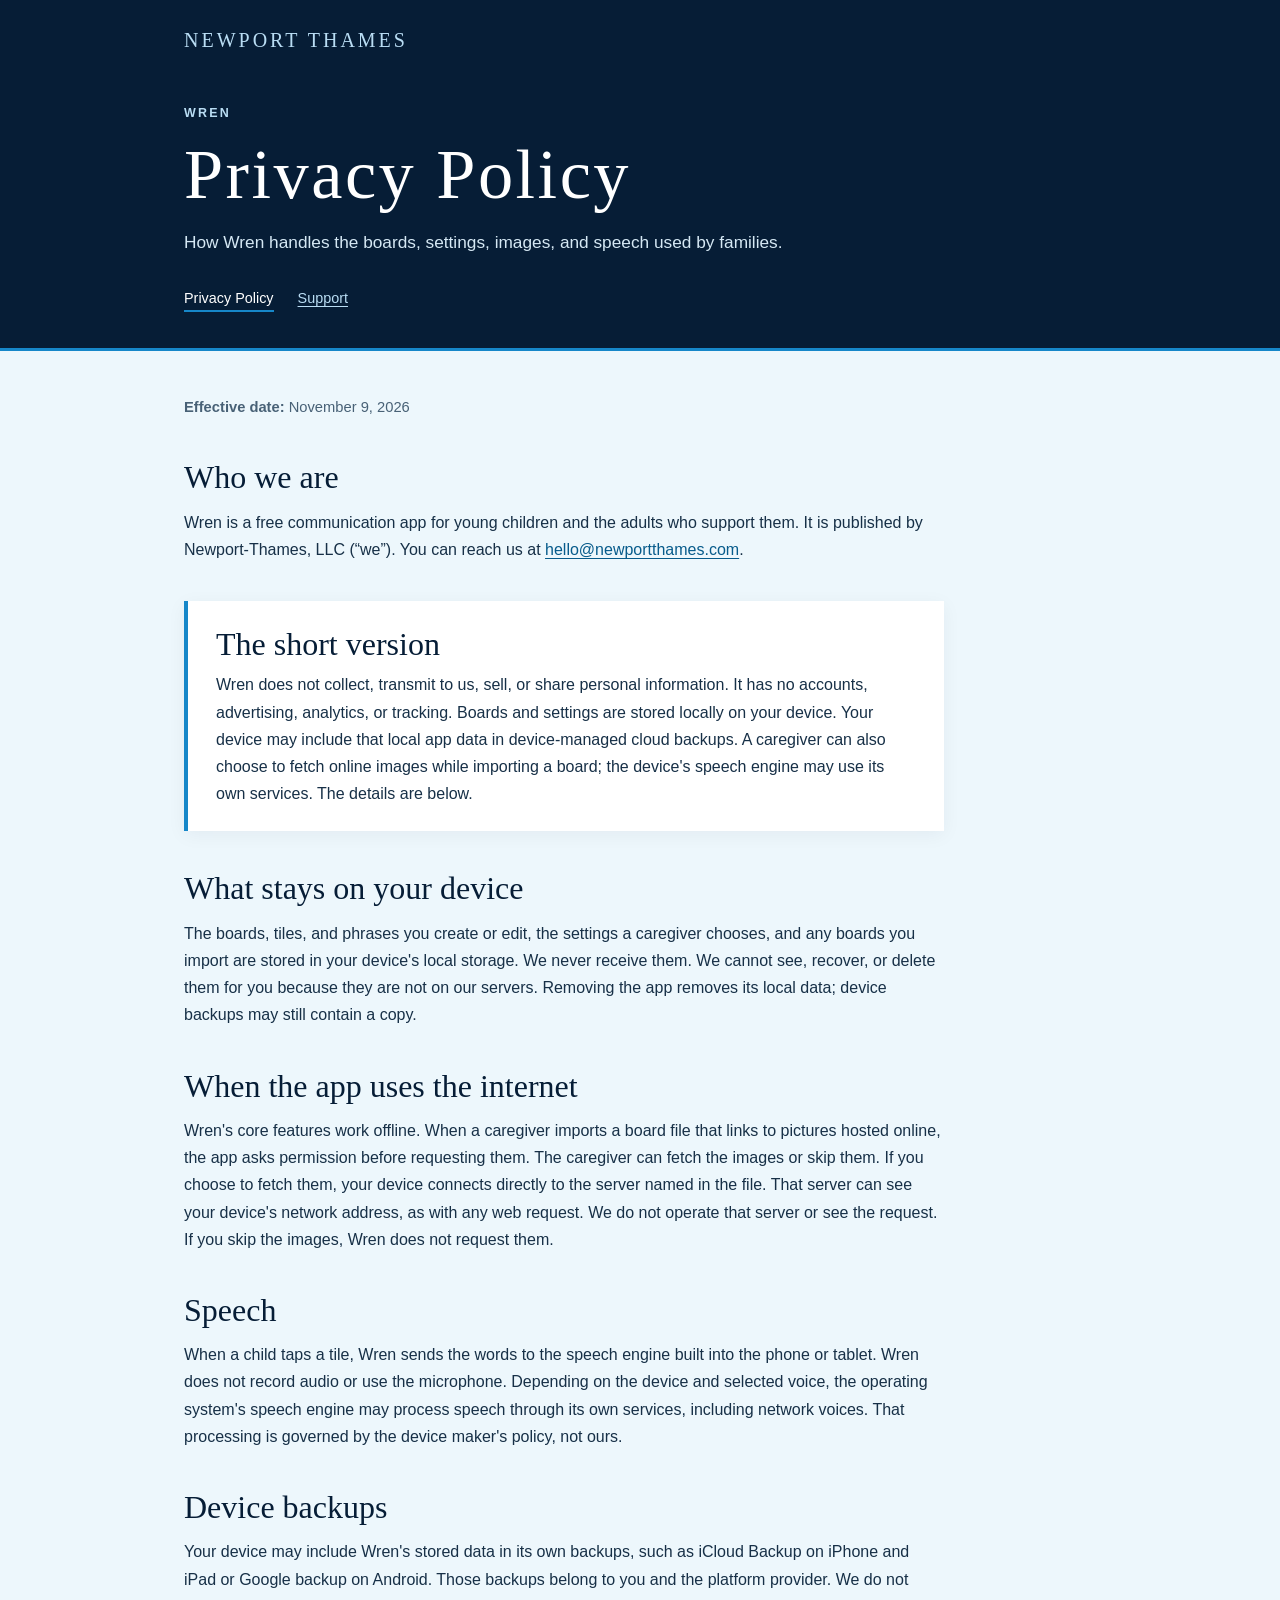
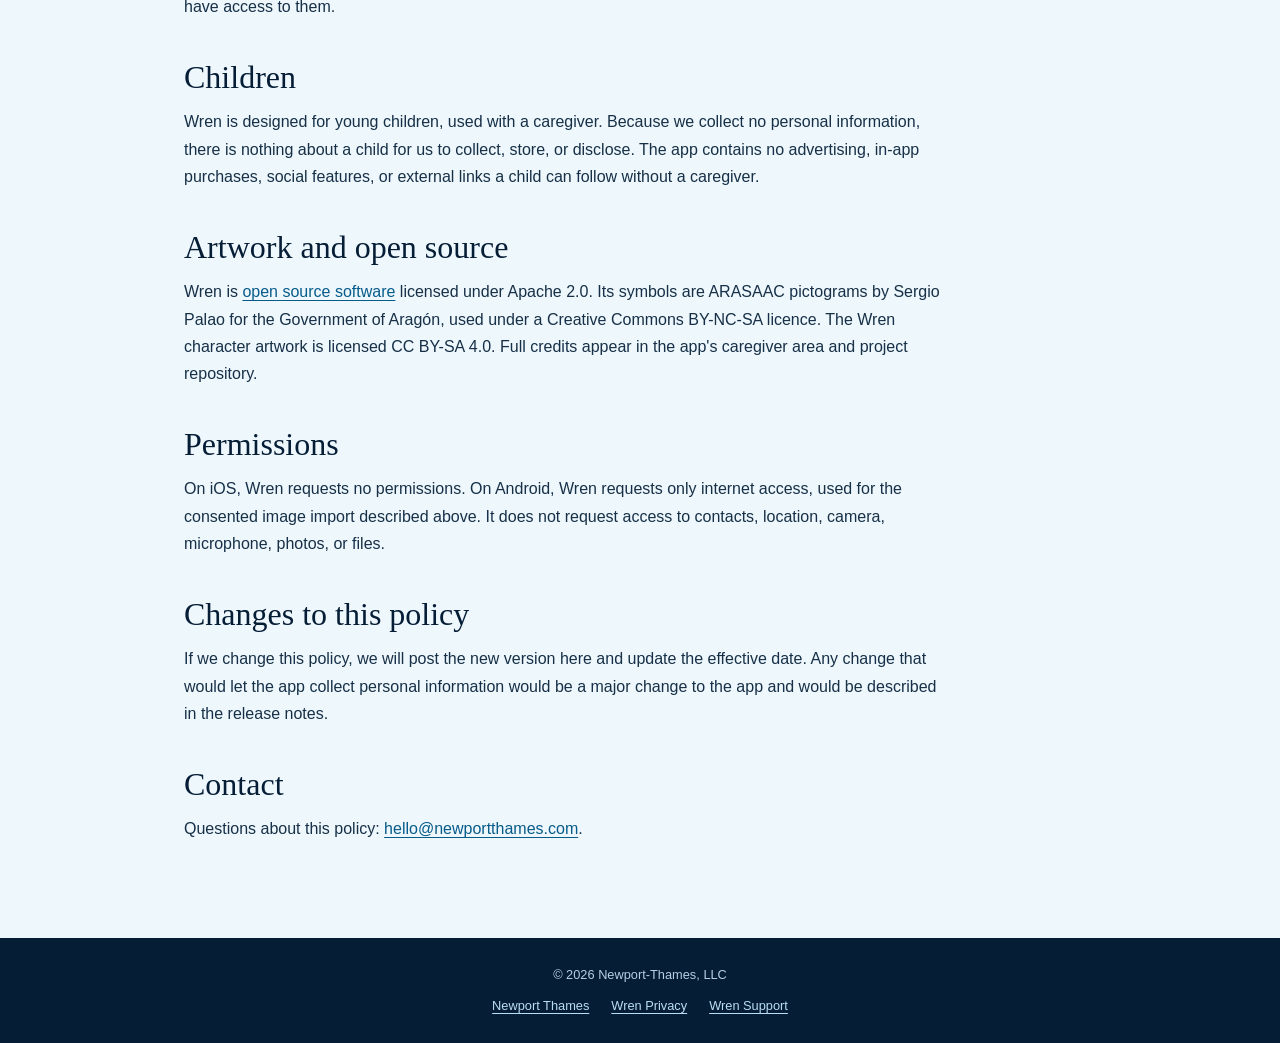
==== wren/privacy/index.html @ 4798f758 "Publish Wren privacy and support pages" ====
<!doctype html>
<html lang="en">
<head>
  <meta charset="utf-8">
  <meta name="viewport" content="width=device-width,initial-scale=1">
  <meta name="description" content="Privacy policy for Wren, the communication app published by Newport-Thames, LLC.">
  <title>Wren Privacy Policy | Newport Thames</title>
  <link rel="canonical" href="https://newportthames.com/wren/privacy/">
  <link rel="icon" href="/favicon.ico" sizes="any">
  <link rel="icon" type="image/png" sizes="32x32" href="/favicon-32.png">
  <link rel="apple-touch-icon" sizes="180x180" href="/apple-touch-icon.png">
  <link rel="stylesheet" href="/wren/wren.css">
</head>
<body>
  <a class="skip-link" href="#main">Skip to content</a>
  <header class="site-header">
    <div class="header-inner">
      <a class="brand" href="/">Newport Thames</a>
      <p class="eyebrow">Wren</p>
      <h1>Privacy Policy</h1>
      <p class="header-summary">How Wren handles the boards, settings, images, and speech used by families.</p>
      <nav class="page-nav" aria-label="Wren pages">
        <a href="/wren/privacy/" aria-current="page">Privacy Policy</a>
        <a href="/wren/support/">Support</a>
      </nav>
    </div>
  </header>
  <main id="main">
    <article class="article">
      <p class="meta"><strong>Effective date:</strong> November 9, 2026</p>
      <section aria-labelledby="who-we-are">
        <h2 id="who-we-are">Who we are</h2>
        <p>Wren is a free communication app for young children and the adults who support them. It is published by Newport-Thames, LLC (“we”). You can reach us at <a href="mailto:hello@newportthames.com">hello@newportthames.com</a>.</p>
      </section>
      <section class="intro" aria-labelledby="short-version">
        <h2 id="short-version">The short version</h2>
        <p>Wren does not collect, transmit to us, sell, or share personal information. It has no accounts, advertising, analytics, or tracking. Boards and settings are stored locally on your device. Your device may include that local app data in device-managed cloud backups. A caregiver can also choose to fetch online images while importing a board; the device's speech engine may use its own services. The details are below.</p>
      </section>
      <section aria-labelledby="local-data">
        <h2 id="local-data">What stays on your device</h2>
        <p>The boards, tiles, and phrases you create or edit, the settings a caregiver chooses, and any boards you import are stored in your device's local storage. We never receive them. We cannot see, recover, or delete them for you because they are not on our servers. Removing the app removes its local data; device backups may still contain a copy.</p>
      </section>
      <section aria-labelledby="internet">
        <h2 id="internet">When the app uses the internet</h2>
        <p>Wren's core features work offline. When a caregiver imports a board file that links to pictures hosted online, the app asks permission before requesting them. The caregiver can fetch the images or skip them. If you choose to fetch them, your device connects directly to the server named in the file. That server can see your device's network address, as with any web request. We do not operate that server or see the request. If you skip the images, Wren does not request them.</p>
      </section>
      <section aria-labelledby="speech">
        <h2 id="speech">Speech</h2>
        <p>When a child taps a tile, Wren sends the words to the speech engine built into the phone or tablet. Wren does not record audio or use the microphone. Depending on the device and selected voice, the operating system's speech engine may process speech through its own services, including network voices. That processing is governed by the device maker's policy, not ours.</p>
      </section>
      <section aria-labelledby="backups">
        <h2 id="backups">Device backups</h2>
        <p>Your device may include Wren's stored data in its own backups, such as iCloud Backup on iPhone and iPad or Google backup on Android. Those backups belong to you and the platform provider. We do not have access to them.</p>
      </section>
      <section aria-labelledby="children">
        <h2 id="children">Children</h2>
        <p>Wren is designed for young children, used with a caregiver. Because we collect no personal information, there is nothing about a child for us to collect, store, or disclose. The app contains no advertising, in-app purchases, social features, or external links a child can follow without a caregiver.</p>
      </section>
      <section aria-labelledby="artwork">
        <h2 id="artwork">Artwork and open source</h2>
        <p>Wren is <a href="https://github.com/raygilbert/wren-aac">open source software</a> licensed under Apache 2.0. Its symbols are ARASAAC pictograms by Sergio Palao for the Government of Aragón, used under a Creative Commons BY-NC-SA licence. The Wren character artwork is licensed CC BY-SA 4.0. Full credits appear in the app's caregiver area and project repository.</p>
      </section>
      <section aria-labelledby="permissions">
        <h2 id="permissions">Permissions</h2>
        <p>On iOS, Wren requests no permissions. On Android, Wren requests only internet access, used for the consented image import described above. It does not request access to contacts, location, camera, microphone, photos, or files.</p>
      </section>
      <section aria-labelledby="changes">
        <h2 id="changes">Changes to this policy</h2>
        <p>If we change this policy, we will post the new version here and update the effective date. Any change that would let the app collect personal information would be a major change to the app and would be described in the release notes.</p>
      </section>
      <section aria-labelledby="contact">
        <h2 id="contact">Contact</h2>
        <p>Questions about this policy: <a href="mailto:hello@newportthames.com">hello@newportthames.com</a>.</p>
      </section>
    </article>
  </main>
  <footer class="site-footer">
    <span>© 2026 Newport-Thames, LLC</span>
    <nav aria-label="Footer"><a href="/">Newport Thames</a><a href="/wren/privacy/">Wren Privacy</a><a href="/wren/support/">Wren Support</a></nav>
  </footer>
</body>
</html>
---- wren/wren.css ----
:root{--navy:#061d36;--azure:#1687c9;--baby:#b9ddf4;--ice:#edf7fc;--ink:#173047;--muted:#486176;--white:#fff}
*{box-sizing:border-box}
html{scroll-behavior:smooth}
body{margin:0;background:var(--ice);color:var(--ink);font:1rem/1.7 Arial,Helvetica,sans-serif;-webkit-font-smoothing:antialiased}
a{color:#075b8b;text-underline-offset:3px}
a:hover{color:#033b62}
a:focus-visible{outline:3px solid var(--azure);outline-offset:4px;border-radius:2px}
.skip-link{position:absolute;left:16px;top:-60px;z-index:2;padding:8px 14px;background:var(--white);color:var(--navy)}
.skip-link:focus{top:12px}
.site-header{background:var(--navy);color:var(--white);border-bottom:3px solid var(--azure)}
.header-inner{width:min(960px,100%);margin:auto;padding:28px 24px 36px}
.brand{display:inline-block;color:var(--baby);font:400 1.25rem/1.2 "Times New Roman",Georgia,serif;letter-spacing:.15em;text-decoration:none;text-transform:uppercase}
.brand:hover{color:var(--white)}
.eyebrow{margin:48px 0 12px;color:var(--baby);font-size:.78rem;font-weight:700;letter-spacing:.18em;text-transform:uppercase}
h1{margin:0;color:var(--white);font:400 clamp(2.5rem,7vw,4.4rem)/1.08 "Times New Roman",Georgia,serif;letter-spacing:.035em}
.header-summary{max-width:680px;margin:16px 0 0;color:#d5e8f4;font-size:1.08rem}
.page-nav{display:flex;gap:24px;flex-wrap:wrap;margin-top:28px}
.page-nav a{color:var(--baby);font-size:.9rem}
.page-nav a[aria-current="page"]{color:var(--white);text-decoration:none;border-bottom:2px solid var(--azure)}
main{width:min(960px,100%);margin:auto;padding:44px 24px 80px}
.article{max-width:760px}
.intro{padding:24px 28px;background:var(--white);border-left:4px solid var(--azure);box-shadow:0 4px 18px rgba(6,29,54,.05)}
.intro h2{margin:0 0 8px}
.intro p:last-child{margin-bottom:0}
section{margin-top:38px}
h2{margin:0 0 12px;color:var(--navy);font:400 2rem/1.2 Georgia,"Times New Roman",serif}
h3{margin:28px 0 6px;color:var(--navy);font-size:1.08rem;line-height:1.4}
p{margin:0 0 15px}
ul{margin:8px 0 18px;padding-left:1.4em}
li{margin-bottom:8px}
.meta{margin:0 0 28px;color:var(--muted);font-size:.92rem}
.site-footer{background:var(--navy);color:#b4d1e2;padding:26px 24px;text-align:center;font-size:.8rem}
.site-footer nav{display:flex;justify-content:center;flex-wrap:wrap;gap:10px 22px;margin-top:10px}
.site-footer a{color:var(--baby)}
.site-footer a:hover{color:var(--white)}
@media(max-width:600px){.header-inner{padding:24px 20px 30px}.eyebrow{margin-top:38px}main{padding:30px 20px 64px}.intro{padding:20px}section{margin-top:32px}h2{font-size:1.7rem}}
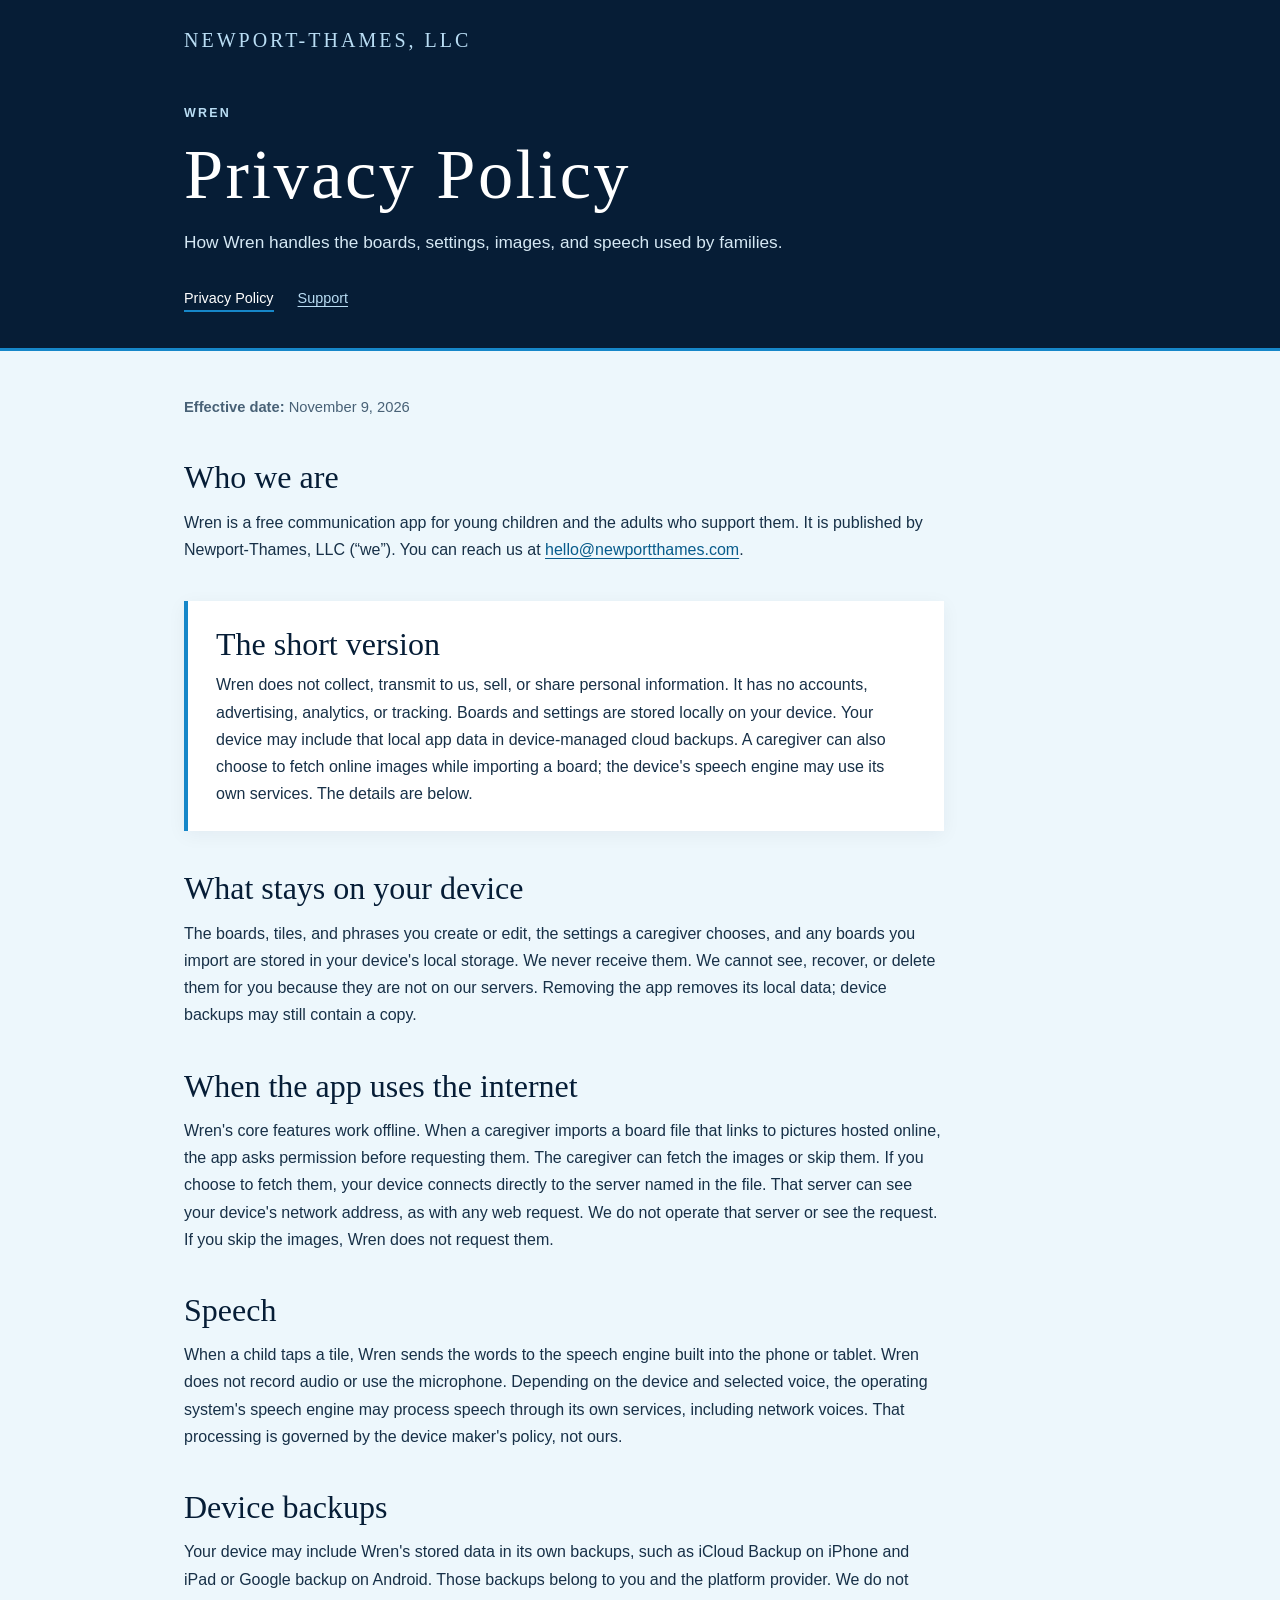
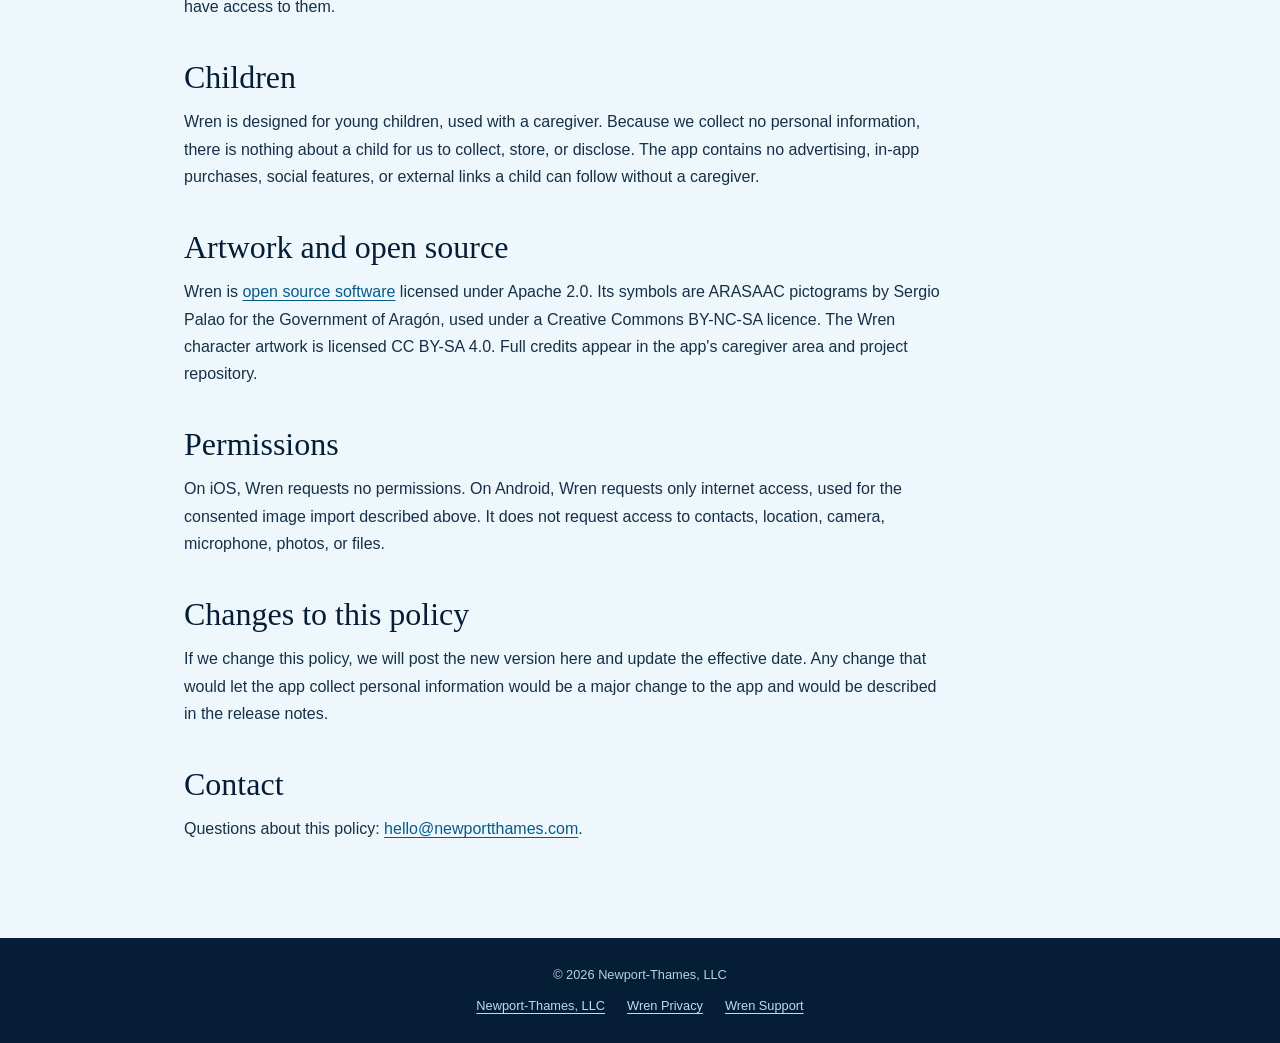
==== commit a922c54a: "Use legal name consistently on Wren pages" ====
--- a/wren/privacy/index.html
+++ b/wren/privacy/index.html
@@ -4,7 +4,7 @@
   <meta charset="utf-8">
   <meta name="viewport" content="width=device-width,initial-scale=1">
   <meta name="description" content="Privacy policy for Wren, the communication app published by Newport-Thames, LLC.">
-  <title>Wren Privacy Policy | Newport Thames</title>
+  <title>Wren Privacy Policy | Newport-Thames, LLC</title>
   <link rel="canonical" href="https://newportthames.com/wren/privacy/">
   <link rel="icon" href="/favicon.ico" sizes="any">
   <link rel="icon" type="image/png" sizes="32x32" href="/favicon-32.png">
@@ -15,7 +15,7 @@
   <a class="skip-link" href="#main">Skip to content</a>
   <header class="site-header">
     <div class="header-inner">
-      <a class="brand" href="/">Newport Thames</a>
+      <a class="brand" href="/">Newport-Thames, LLC</a>
       <p class="eyebrow">Wren</p>
       <h1>Privacy Policy</h1>
       <p class="header-summary">How Wren handles the boards, settings, images, and speech used by families.</p>
@@ -76,7 +76,7 @@
   </main>
   <footer class="site-footer">
     <span>© 2026 Newport-Thames, LLC</span>
-    <nav aria-label="Footer"><a href="/">Newport Thames</a><a href="/wren/privacy/">Wren Privacy</a><a href="/wren/support/">Wren Support</a></nav>
+    <nav aria-label="Footer"><a href="/">Newport-Thames, LLC</a><a href="/wren/privacy/">Wren Privacy</a><a href="/wren/support/">Wren Support</a></nav>
   </footer>
 </body>
 </html>
